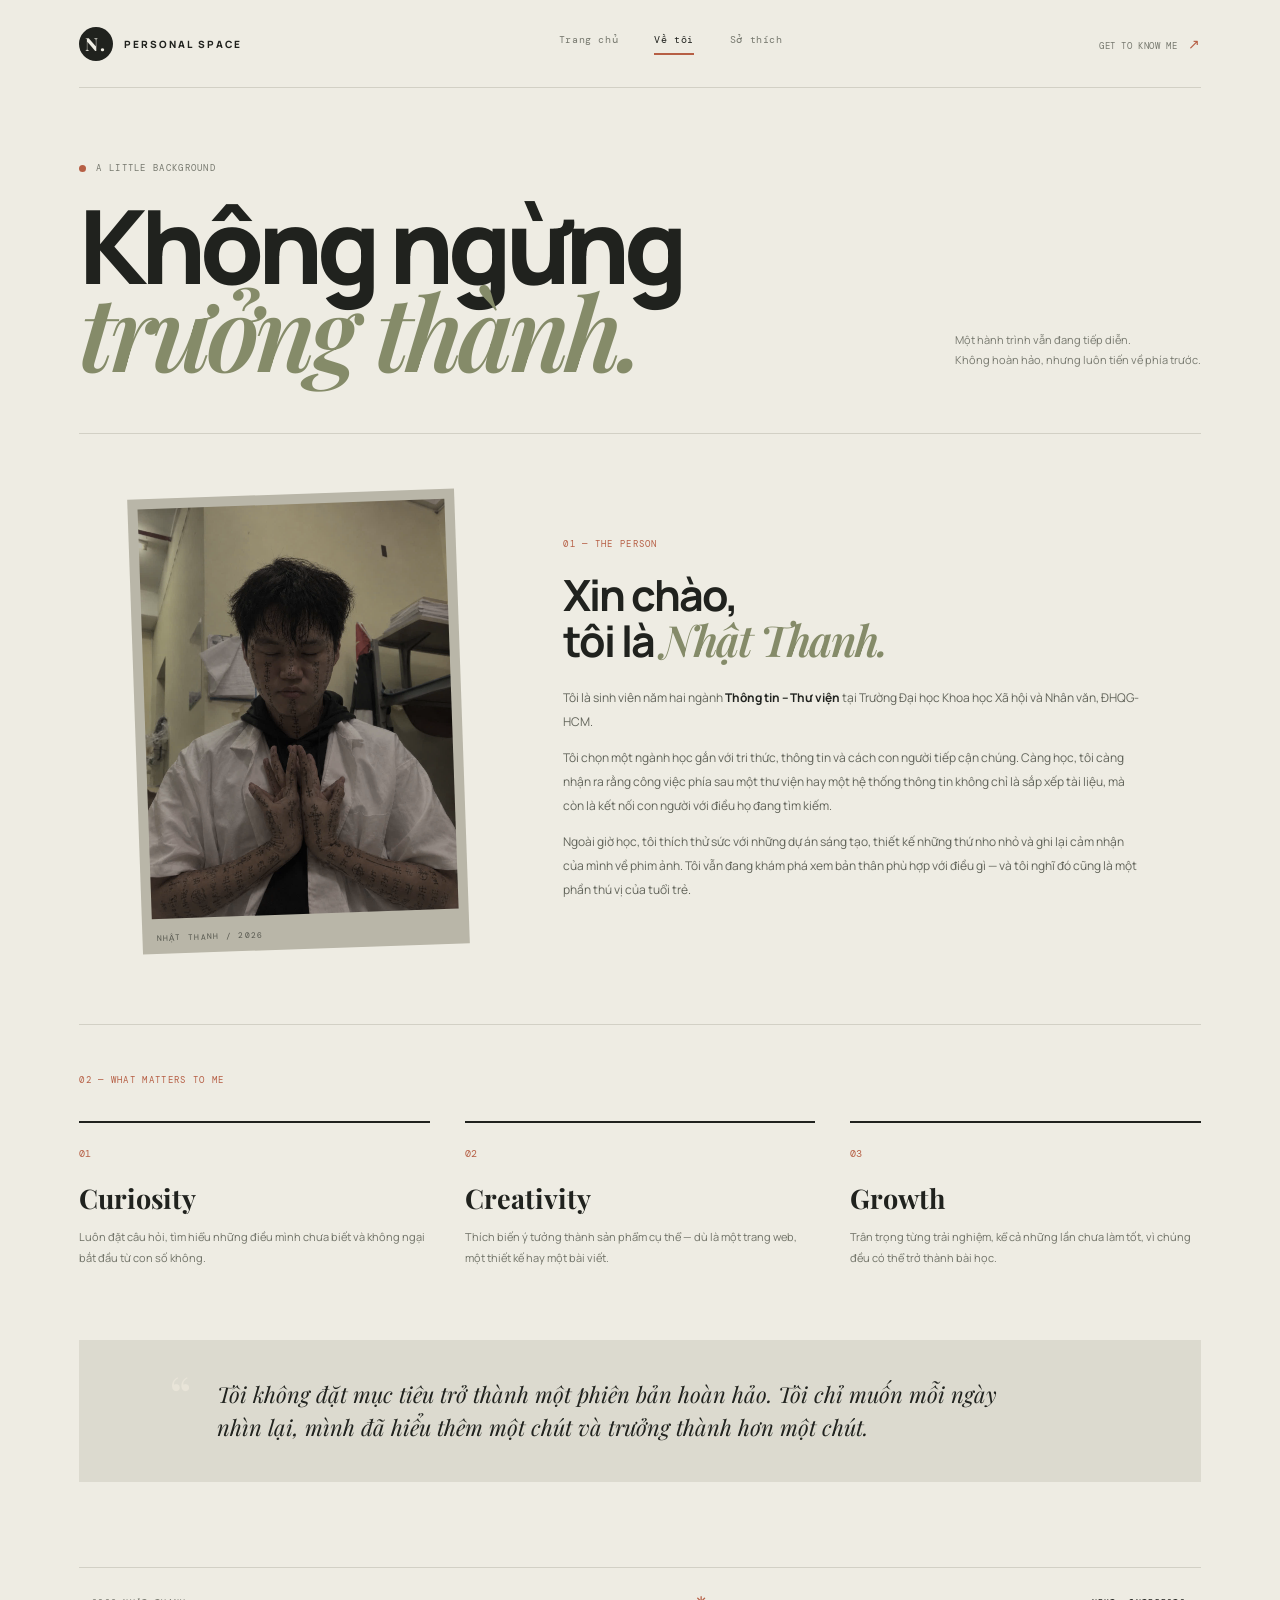
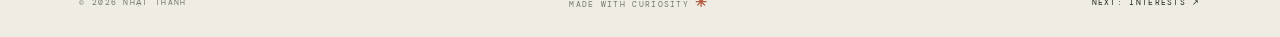
==== about.html @ 2b8c23d2 "Add files via upload" ====
<!DOCTYPE html>
<html lang="vi">
<head>
  <meta charset="UTF-8"><meta name="viewport" content="width=device-width, initial-scale=1.0">
  <title>Về tôi — Nhật Thanh</title>
  <link rel="preconnect" href="https://fonts.googleapis.com"><link rel="preconnect" href="https://fonts.gstatic.com" crossorigin>
  <link href="https://fonts.googleapis.com/css2?family=DM+Mono:wght@400;500&family=Manrope:wght@400;500;600;700;800&family=Playfair+Display:ital,wght@0,600;0,700;1,600&display=swap" rel="stylesheet">
  <link rel="stylesheet" href="style.css">
</head>
<body>
<div class="site-shell">
  <header class="topbar">
    <a class="brand" href="index.html"><span class="brand-mark">N.</span><span>PERSONAL SPACE</span></a>
    <nav><a href="index.html">Trang chủ</a><a class="active" href="about.html">Về tôi</a><a href="interests.html">Sở thích</a></nav>
    <span class="top-note">GET TO KNOW ME <i>↗</i></span>
  </header>
  <main class="inner-page">
    <div class="page-heading"><p class="eyebrow"><span class="dot"></span> A LITTLE BACKGROUND</p><h1>Không ngừng<br><em>trưởng thành.</em></h1><p class="heading-side">Một hành trình vẫn đang tiếp diễn.<br>Không hoàn hảo, nhưng luôn tiến về phía trước.</p></div>
    <section class="about-layout">
      <div class="about-photo"><img src="avatar.jpg" alt="Chân dung Nhật Thanh"><span>NHẬT THANH / 2026</span></div>
      <div class="about-text">
        <p class="section-kicker">01 — THE PERSON</p>
        <h2>Xin chào,<br>tôi là <em>Nhật Thanh.</em></h2>
        <p>Tôi là sinh viên năm hai ngành <strong>Thông tin – Thư viện</strong> tại Trường Đại học Khoa học Xã hội và Nhân văn, ĐHQG-HCM.</p>
        <p>Tôi chọn một ngành học gắn với tri thức, thông tin và cách con người tiếp cận chúng. Càng học, tôi càng nhận ra rằng công việc phía sau một thư viện hay một hệ thống thông tin không chỉ là sắp xếp tài liệu, mà còn là kết nối con người với điều họ đang tìm kiếm.</p>
        <p>Ngoài giờ học, tôi thích thử sức với những dự án sáng tạo, thiết kế những thứ nho nhỏ và ghi lại cảm nhận của mình về phim ảnh. Tôi vẫn đang khám phá xem bản thân phù hợp với điều gì — và tôi nghĩ đó cũng là một phần thú vị của tuổi trẻ.</p>
      </div>
    </section>
    <section class="values-section">
      <p class="section-kicker">02 — WHAT MATTERS TO ME</p>
      <div class="values-grid">
        <article><span>01</span><h3>Curiosity</h3><p>Luôn đặt câu hỏi, tìm hiểu những điều mình chưa biết và không ngại bắt đầu từ con số không.</p></article>
        <article><span>02</span><h3>Creativity</h3><p>Thích biến ý tưởng thành sản phẩm cụ thể — dù là một trang web, một thiết kế hay một bài viết.</p></article>
        <article><span>03</span><h3>Growth</h3><p>Trân trọng từng trải nghiệm, kể cả những lần chưa làm tốt, vì chúng đều có thể trở thành bài học.</p></article>
      </div>
    </section>
    <section class="closing-note"><span class="quote-mark">“</span><p>Tôi không đặt mục tiêu trở thành một phiên bản hoàn hảo. Tôi chỉ muốn mỗi ngày nhìn lại, mình đã hiểu thêm một chút và trưởng thành hơn một chút.</p></section>
  </main>
  <footer><span>© 2026 NHẬT THANH</span><span>MADE WITH CURIOSITY <b>✳</b></span><a href="interests.html">NEXT: INTERESTS ↗</a></footer>
</div>
</body></html>
---- style.css ----
*{box-sizing:border-box} :root{--ink:#20221e;--muted:#77796f;--paper:#eeece3;--line:#d2d0c5;--olive:#858b69;--accent:#b65f45}
html{scroll-behavior:smooth}body{margin:0;background:#d9d8ce;color:var(--ink);font-family:Manrope,Arial,sans-serif}.site-shell{max-width:1440px;min-height:100vh;margin:auto;background:var(--paper);padding:0 6.2%;overflow:hidden}.topbar{height:88px;display:flex;align-items:center;justify-content:space-between;border-bottom:1px solid var(--line);gap:20px}.brand{display:flex;align-items:center;gap:11px;text-decoration:none;color:var(--ink);font-size:10px;font-weight:800;letter-spacing:2px}.brand-mark{width:34px;height:34px;display:grid;place-items:center;background:var(--ink);color:var(--paper);font-family:"Playfair Display",serif;font-size:18px;border-radius:50%}nav{display:flex;gap:36px}nav a,.top-note{font-family:"DM Mono",monospace;font-size:10px;letter-spacing:.6px;color:var(--muted);text-decoration:none}nav a.active,nav a:hover{color:var(--ink)}nav a.active:after{content:"";display:block;height:2px;background:var(--accent);margin-top:7px}.top-note{font-size:9px}.top-note i{color:var(--accent);font-style:normal;font-size:14px;margin-left:5px}.hero{display:grid;grid-template-columns:1fr .9fr;min-height:650px;align-items:center;padding:54px 0 45px;gap:8%}.eyebrow,.section-kicker,.card-number,.strip-label,.hero-index,.photo-tag,.vertical-note,.quote-credit,footer,.about-photo span{font-family:"DM Mono",monospace;letter-spacing:1.3px;font-size:9px}.eyebrow{display:flex;align-items:center;gap:10px;color:var(--muted)}.dot{width:7px;height:7px;border-radius:50%;background:var(--accent);display:inline-block}.hero h1,.page-heading h1{font-size:clamp(76px,10vw,142px);line-height:.82;letter-spacing:-8px;margin:34px 0 30px;font-weight:800}.hero h1 em,.page-heading h1 em,.about-text h2 em,.interest-main h2 em{font-family:"Playfair Display",serif;font-weight:600;color:var(--olive);letter-spacing:-5px}.hero-desc{max-width:440px;color:#66685f;line-height:1.9;font-size:14px}.hero-actions{display:flex;align-items:center;gap:27px;margin-top:34px}.button{display:inline-flex;align-items:center;gap:27px;padding:15px 19px;text-decoration:none;font-size:10px;font-weight:700;letter-spacing:.3px}.button-dark{background:var(--ink);color:var(--paper)}.button span{font-size:16px;color:#d4a18a}.text-link{font-size:10px;text-decoration:none;color:var(--ink);border-bottom:1px solid #aaa99d;padding-bottom:5px}.text-link span{color:var(--accent);padding-left:8px}.hero-index{display:flex;gap:35px;color:#96978c;margin-top:82px;font-size:8px}.hero-visual{position:relative;max-width:440px;margin-left:auto;width:100%}.photo-frame{position:relative;background:#b8b5a7;padding:12px 12px 42px;transform:rotate(2deg);box-shadow:0 20px 45px #24251b1c}.photo-frame:before{content:"";position:absolute;inset:0;background:#3b3b2b1c;z-index:1;pointer-events:none}.photo-frame img{display:block;width:100%;height:490px;object-fit:cover;object-position:center 28%;filter:saturate(.72) contrast(1.03)}.photo-tag{position:absolute;bottom:14px;left:18px;color:#45463c;font-size:8px}.vertical-note{position:absolute;right:-34px;top:70px;writing-mode:vertical-rl;color:#88897e;font-size:8px}.circle-stamp{position:absolute;bottom:-28px;left:-40px;width:95px;height:95px;border:1px solid var(--accent);border-radius:50%;display:grid;place-content:center;text-align:center;font-family:"DM Mono",monospace;font-size:10px;line-height:1.5;letter-spacing:2px;background:var(--paper);transform:rotate(-12deg)}.circle-stamp span{color:var(--accent);font-size:16px}.intro-strip{border-top:1px solid var(--line);border-bottom:1px solid var(--line);padding:28px 0;display:grid;grid-template-columns:150px 1fr 55px;align-items:center;gap:20px}.strip-label,.strip-number{color:var(--muted)}.intro-strip p{font-size:13px;line-height:1.8;max-width:760px;margin:0;color:#5e6057}.intro-strip strong{color:var(--ink)}.strip-number{text-align:right;font-size:9px}.preview-grid{display:grid;grid-template-columns:1fr 1fr 1fr;gap:14px;padding:55px 0 75px}.preview-card,.quote-card{min-height:265px;padding:25px;position:relative;text-decoration:none;color:var(--paper);background:#34372e;display:flex;flex-direction:column}.preview-card-light{background:#d9d8ca;color:var(--ink)}.card-number{opacity:.7}.preview-card h2{font-size:43px;line-height:.95;letter-spacing:-2px;margin:35px 0 12px}.preview-card p{font-size:11px;line-height:1.7;max-width:230px;opacity:.75}.card-arrow{position:absolute;right:23px;bottom:20px;font-size:22px;color:#d49b80}.quote-card{background:#a3a58b;color:#25271f;justify-content:center;padding:30px}.quote-mark{font-family:"Playfair Display",serif;font-size:65px;line-height:.6;color:#e8e4d8}.quote-card blockquote{font-family:"Playfair Display",serif;font-size:23px;line-height:1.3;margin:18px 0 25px}.quote-credit{font-size:8px;opacity:.65}footer{min-height:70px;border-top:1px solid var(--line);display:flex;align-items:center;justify-content:space-between;color:#77796f;font-size:8px}footer b{color:var(--accent);font-size:14px}footer a{color:var(--ink);text-decoration:none;font-size:8px}
.inner-page{padding:65px 0 85px}.page-heading{position:relative;padding-bottom:42px;border-bottom:1px solid var(--line)}.page-heading h1{font-size:clamp(68px,8vw,112px);margin:30px 0 15px;letter-spacing:-6px}.heading-side{position:absolute;right:0;bottom:52px;color:var(--muted);font-size:11px;line-height:1.8}.about-layout{display:grid;grid-template-columns:.72fr 1.28fr;gap:10%;padding:60px 5% 75px;align-items:center}.about-photo{position:relative;background:#b9b6a8;padding:10px 10px 35px;transform:rotate(-2deg);max-width:330px}.about-photo img{width:100%;height:410px;object-fit:cover;object-position:center 25%;display:block;filter:saturate(.72)}.about-photo span{position:absolute;bottom:11px;left:14px;color:#55564d;font-size:8px}.about-text .section-kicker,.section-kicker{color:var(--accent)}.about-text h2{font-size:43px;line-height:1.05;letter-spacing:-2px;margin:22px 0}.about-text h2 em{letter-spacing:-2px}.about-text>p:not(.section-kicker){font-size:12px;line-height:2;color:#62645a;max-width:620px}.about-text strong{color:var(--ink)}.values-section{border-top:1px solid var(--line);padding:40px 0 60px}.values-grid{display:grid;grid-template-columns:repeat(3,1fr);gap:35px;margin-top:35px}.values-grid article{border-top:2px solid var(--ink);padding-top:17px}.values-grid article span{font:10px "DM Mono",monospace;color:var(--accent)}.values-grid h3{font-family:"Playfair Display",serif;font-size:27px;margin:18px 0 8px}.values-grid p,.last-word>p:not(.section-kicker){font-size:11px;line-height:1.9;color:#707267}.closing-note{background:#dcdacf;padding:38px 8%;display:flex;gap:25px;align-items:flex-start}.closing-note .quote-mark{font-size:55px}.closing-note p{font:italic 22px/1.5 "Playfair Display",serif;max-width:800px;margin:0}.interests-lead{max-width:700px;margin:42px 0 55px 15%;font-size:14px;line-height:1.9;color:#65675d}.interest-item{display:grid;grid-template-columns:70px 1fr 100px;gap:25px;padding:30px 3%;border-top:1px solid var(--line);align-items:center}.interest-no{font:12px "DM Mono",monospace;color:var(--accent)}.interest-main h2{font-size:35px;letter-spacing:-1.5px;margin:13px 0}.interest-main h2 em{letter-spacing:-1px}.interest-main>p:last-child{font-size:11px;line-height:1.9;color:#686a60;max-width:680px}.interest-symbol{width:75px;height:75px;border:1px solid #b8b9a9;border-radius:50%;display:grid;place-items:center;color:var(--olive);font-size:35px}.last-word{margin-top:65px;padding:40px 6%;background:#dcdacf}.last-word h2{font-size:clamp(42px,7vw,76px);letter-spacing:-4px;margin:20px 0 10px}.last-word h2 span{color:var(--accent)}.last-word>p:not(.section-kicker){max-width:540px;margin-bottom:25px}
@media(max-width:800px){.site-shell{padding:0 5%}.topbar{height:auto;min-height:76px;flex-wrap:wrap;padding:15px 0}.top-note{display:none}nav{gap:17px}nav a{font-size:9px}.hero{grid-template-columns:1fr;gap:55px;padding-top:55px}.hero h1{font-size:100px}.hero-visual{width:78%;margin:0 auto 20px}.photo-frame img{height:430px}.hero-index{margin-top:50px}.intro-strip{grid-template-columns:1fr;gap:12px}.strip-number{display:none}.preview-grid{grid-template-columns:1fr 1fr}.quote-card{grid-column:span 2;min-height:190px}.heading-side{position:static;margin-top:22px}.page-heading h1{font-size:76px}.about-layout{grid-template-columns:1fr;gap:45px;padding:45px 4%}.about-photo{width:75%;margin:auto}.about-photo img{height:380px}.values-grid{grid-template-columns:1fr;gap:25px}.interest-item{grid-template-columns:35px 1fr;gap:14px}.interest-symbol{display:none}.interests-lead{margin:35px 0}.closing-note{padding:30px 5%}footer{gap:12px;flex-wrap:wrap;padding:18px 0}}@media(max-width:480px){.brand{font-size:8px}.brand-mark{width:30px;height:30px}nav{gap:12px}.hero h1{font-size:82px;letter-spacing:-5px}.hero-desc{font-size:12px}.hero-actions{gap:15px;flex-wrap:wrap}.hero-visual{width:86%}.photo-frame img{height:390px}.circle-stamp{width:78px;height:78px;left:-28px;font-size:8px}.preview-grid{grid-template-columns:1fr}.quote-card{grid-column:auto}.page-heading h1{font-size:65px;letter-spacing:-4px}.about-text h2{font-size:36px}.interest-main h2{font-size:28px}.closing-note p{font-size:18px}footer{font-size:7px}}
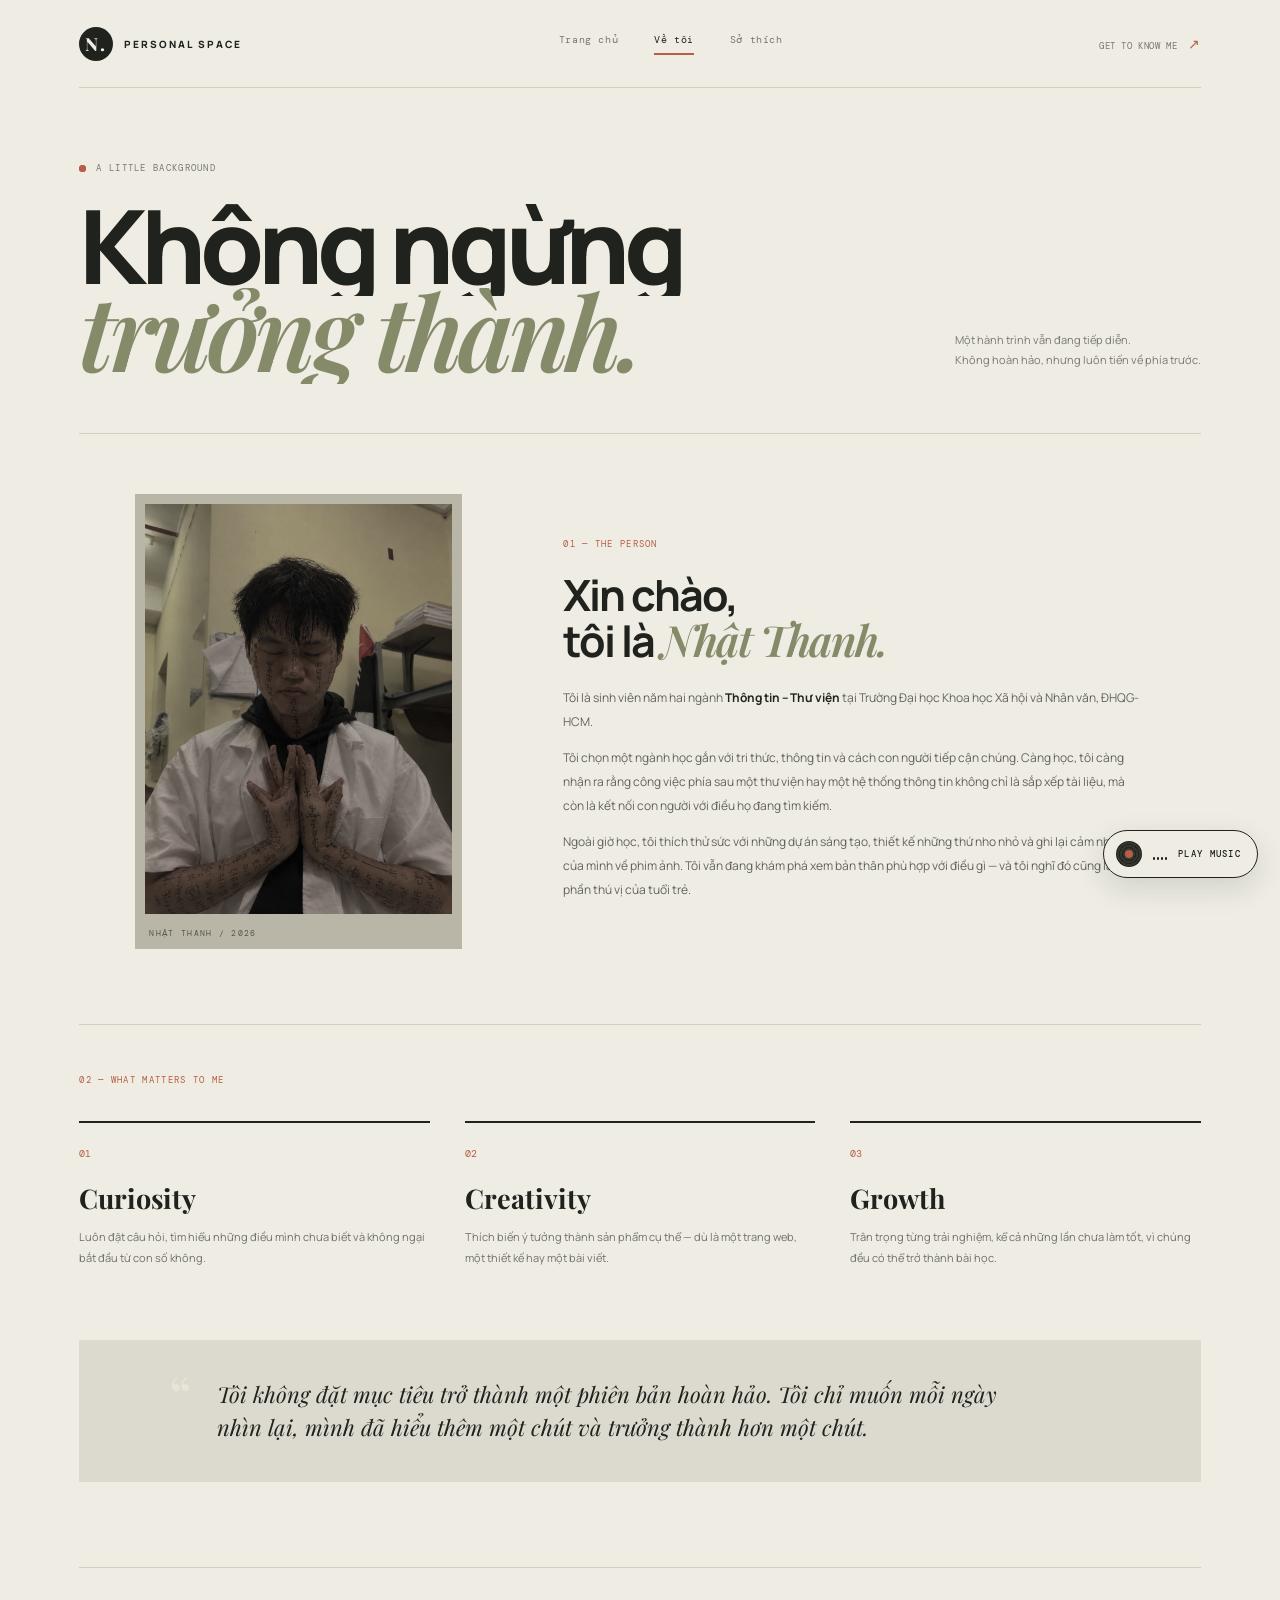
==== commit 9062f6c0: "Add page animations and an optional generated lo-fi music player (6b094de27bafacf422e26d2c)" ====
--- a/about.html
+++ b/about.html
@@ -6,6 +6,9 @@
   <link rel="preconnect" href="https://fonts.googleapis.com"><link rel="preconnect" href="https://fonts.gstatic.com" crossorigin>
   <link href="https://fonts.googleapis.com/css2?family=DM+Mono:wght@400;500&family=Manrope:wght@400;500;600;700;800&family=Playfair+Display:ital,wght@0,600;0,700;1,600&display=swap" rel="stylesheet">
   <link rel="stylesheet" href="style.css">
+  <link rel="stylesheet" href="motion.css">
+  <script>document.documentElement.classList.add("motion");setTimeout(function(){document.documentElement.classList.add("is-ready")},2500)</script>
+  <script src="motion.js" defer></script>
 </head>
 <body>
 <div class="site-shell">
--- a/motion.css
+++ b/motion.css
@@ -0,0 +1,112 @@
+/* ===== Motion layer: reveals, micro-interactions, music player ===== */
+html.motion body{opacity:0;transition:opacity .6s ease}
+html.motion.is-ready body{opacity:1}
+html.motion.is-leaving body{opacity:0;transition-duration:.35s}
+
+/* Scroll / load reveal */
+html.motion [data-reveal]{opacity:0;transform:translateY(28px);transition:opacity .9s cubic-bezier(.2,.7,.2,1) var(--d,0s),transform .9s cubic-bezier(.2,.7,.2,1) var(--d,0s)}
+html.motion [data-reveal="left"]{transform:translateX(-36px)}
+html.motion [data-reveal="right"]{transform:translateX(36px)}
+html.motion [data-reveal="scale"]{transform:scale(.94)}
+html.motion [data-reveal].is-in{opacity:1;transform:none}
+
+/* Big headings: each line slides up from a mask */
+.line-mask{display:block;overflow:hidden;padding-bottom:.08em;margin-bottom:-.08em}
+.line-mask>span{display:inline-block;transform:translateY(105%);transition:transform 1.1s cubic-bezier(.19,1,.22,1) var(--d,0s)}
+.is-in .line-mask>span,.line-mask.is-in>span{transform:none}
+html:not(.motion) .line-mask>span{transform:none}
+
+/* Topbar */
+.brand-mark{transition:transform .5s cubic-bezier(.3,1.6,.5,1),background .3s}
+.brand:hover .brand-mark{transform:rotate(-360deg) scale(1.08);background:var(--accent)}
+nav a{position:relative;transition:color .25s}
+nav a:not(.active):after{content:"";position:absolute;left:0;right:0;bottom:-9px;height:2px;background:var(--accent);transform:scaleX(0);transform-origin:right;transition:transform .35s ease}
+nav a:not(.active):hover:after{transform:scaleX(1);transform-origin:left}
+nav a.active:after{animation:growLine .8s .5s cubic-bezier(.2,.7,.2,1) both;transform-origin:left}
+@keyframes growLine{from{transform:scaleX(0)}to{transform:scaleX(1)}}
+.top-note i{display:inline-block;animation:nudge 2.4s ease-in-out infinite}
+@keyframes nudge{0%,100%{transform:none}50%{transform:translate(3px,-3px)}}
+
+/* Pulsing dot */
+.dot{position:relative}
+.dot:after{content:"";position:absolute;inset:0;border-radius:50%;background:var(--accent);animation:ping 2s cubic-bezier(0,0,.2,1) infinite}
+@keyframes ping{0%{transform:scale(1);opacity:.7}80%,100%{transform:scale(3);opacity:0}}
+
+/* Hero visual */
+.hero-visual{perspective:900px}
+.photo-frame{animation:floatA 7s ease-in-out infinite;transition:box-shadow .5s}
+.photo-frame img{transition:filter .6s ease,transform 1.2s cubic-bezier(.2,.7,.2,1)}
+.photo-frame:hover img,.about-photo:hover img{filter:saturate(1) contrast(1.05)}
+.photo-frame:hover{box-shadow:0 30px 60px #24251b33}
+.tilt-wrap{transition:transform .25s ease-out;transform-style:preserve-3d}
+@keyframes floatA{0%,100%{transform:rotate(2deg) translateY(0)}50%{transform:rotate(.6deg) translateY(-12px)}}
+.about-photo{animation:floatB 8s ease-in-out infinite}
+.about-photo img{transition:filter .6s ease}
+@keyframes floatB{0%,100%{transform:rotate(-2deg) translateY(0)}50%{transform:rotate(-.5deg) translateY(-10px)}}
+.circle-stamp{animation:spin 18s linear infinite;z-index:2}
+.circle-stamp span{display:inline-block;animation:spin 6s linear infinite reverse}
+@keyframes spin{from{transform:rotate(-12deg)}to{transform:rotate(348deg)}}
+.vertical-note{animation:breathe 4s ease-in-out infinite}
+@keyframes breathe{0%,100%{opacity:1}50%{opacity:.35}}
+.hero-index span:last-child{display:inline-block;animation:bob 1.8s ease-in-out infinite}
+@keyframes bob{0%,100%{transform:none}50%{transform:translateY(4px)}}
+
+/* Buttons & links */
+.button{position:relative;overflow:hidden;isolation:isolate;transition:transform .3s ease}
+.button:before{content:"";position:absolute;inset:0;background:var(--accent);transform:translateY(101%);transition:transform .45s cubic-bezier(.2,.7,.2,1);z-index:-1}
+.button:hover:before{transform:none}
+.button:hover span{color:var(--paper)}
+.button span,.text-link span,.card-arrow{display:inline-block;transition:transform .35s cubic-bezier(.3,1.6,.5,1),color .3s}
+.button:hover span{transform:translate(3px,-3px) rotate(45deg)}
+.text-link{background:linear-gradient(var(--accent),var(--accent)) left bottom/0 1px no-repeat;transition:background-size .4s ease}
+.text-link:hover{background-size:100% 1px}
+.text-link:hover span{transform:translateX(6px)}
+
+/* Cards */
+.preview-card,.quote-card{transition:transform .5s cubic-bezier(.2,.7,.2,1),box-shadow .5s}
+.preview-card:hover{transform:translateY(-8px);box-shadow:0 22px 40px #20221e2e}
+.preview-card:hover .card-arrow{transform:rotate(45deg) scale(1.3)}
+.preview-card h2{transition:letter-spacing .5s ease}
+.preview-card:hover h2{letter-spacing:-1px}
+.preview-card:after{content:"";position:absolute;inset:0;background:radial-gradient(300px circle at var(--mx,50%) var(--my,50%),#ffffff1f,transparent 60%);opacity:0;transition:opacity .4s;pointer-events:none}
+.preview-card:hover:after{opacity:1}
+.quote-card .quote-mark{display:inline-block;animation:sway 5s ease-in-out infinite}
+@keyframes sway{0%,100%{transform:rotate(0)}50%{transform:rotate(-8deg) translateY(-3px)}}
+
+/* Values & interests */
+.values-grid article:hover{transform:translateY(-6px)}
+.values-grid article{background:linear-gradient(var(--accent),var(--accent)) left top/0 2px no-repeat}
+.values-grid article{transition:transform .4s ease,background-size .6s ease}
+.values-grid article:hover{background-size:100% 2px}
+.interest-item{transition:background .4s ease,padding .4s ease}
+.interest-item:hover{background:#e5e3d8;padding-left:4.5%}
+.interest-symbol{transition:transform .8s cubic-bezier(.3,1.4,.5,1),background .4s,color .4s,border-color .4s}
+.interest-item:hover .interest-symbol{transform:rotate(360deg);background:var(--ink);color:var(--paper);border-color:var(--ink)}
+.last-word h2 span{display:inline-block;animation:blink 1.2s steps(2) infinite}
+@keyframes blink{50%{opacity:0}}
+footer b{display:inline-block;animation:spin 10s linear infinite}
+
+/* ===== Music player ===== */
+.music-toggle{position:fixed;right:22px;bottom:22px;z-index:50;display:flex;align-items:center;gap:11px;padding:10px 16px 10px 12px;border:1px solid var(--ink);border-radius:999px;background:var(--paper);color:var(--ink);font:500 9px "DM Mono",monospace;letter-spacing:1.3px;cursor:pointer;box-shadow:0 10px 30px #20221e22;transition:transform .3s ease,background .3s,color .3s}
+.music-toggle:hover{transform:translateY(-3px)}
+.music-toggle:focus-visible{outline:2px solid var(--accent);outline-offset:3px}
+.music-toggle.is-playing{background:var(--ink);color:var(--paper)}
+.music-disc{width:26px;height:26px;border-radius:50%;background:repeating-radial-gradient(circle,#20221e 0 1px,#34372e 1px 3px);position:relative;flex:none;animation:spin 3s linear infinite;animation-play-state:paused}
+.music-disc:after{content:"";position:absolute;inset:9px;border-radius:50%;background:var(--accent)}
+.music-toggle.is-playing .music-disc{animation-play-state:running}
+.music-bars{display:flex;align-items:flex-end;gap:2px;height:12px}
+.music-bars i{width:2px;height:3px;background:currentColor;border-radius:1px}
+.music-toggle.is-playing .music-bars i{animation:eq .9s ease-in-out infinite}
+.music-bars i:nth-child(2){animation-delay:-.3s!important}
+.music-bars i:nth-child(3){animation-delay:-.6s!important}
+.music-bars i:nth-child(4){animation-delay:-.15s!important}
+@keyframes eq{0%,100%{height:3px}50%{height:12px}}
+.music-toggle.is-waiting .music-label{animation:breathe 1.6s ease-in-out infinite}
+
+@media(max-width:480px){.music-toggle{right:14px;bottom:14px;padding:8px 12px 8px 8px}.music-label{display:none}}
+
+@media(prefers-reduced-motion:reduce){
+  *,*:before,*:after{animation:none!important;transition:none!important}
+  html.motion body,html.motion [data-reveal]{opacity:1!important;transform:none!important}
+  .line-mask>span{transform:none!important}
+}
